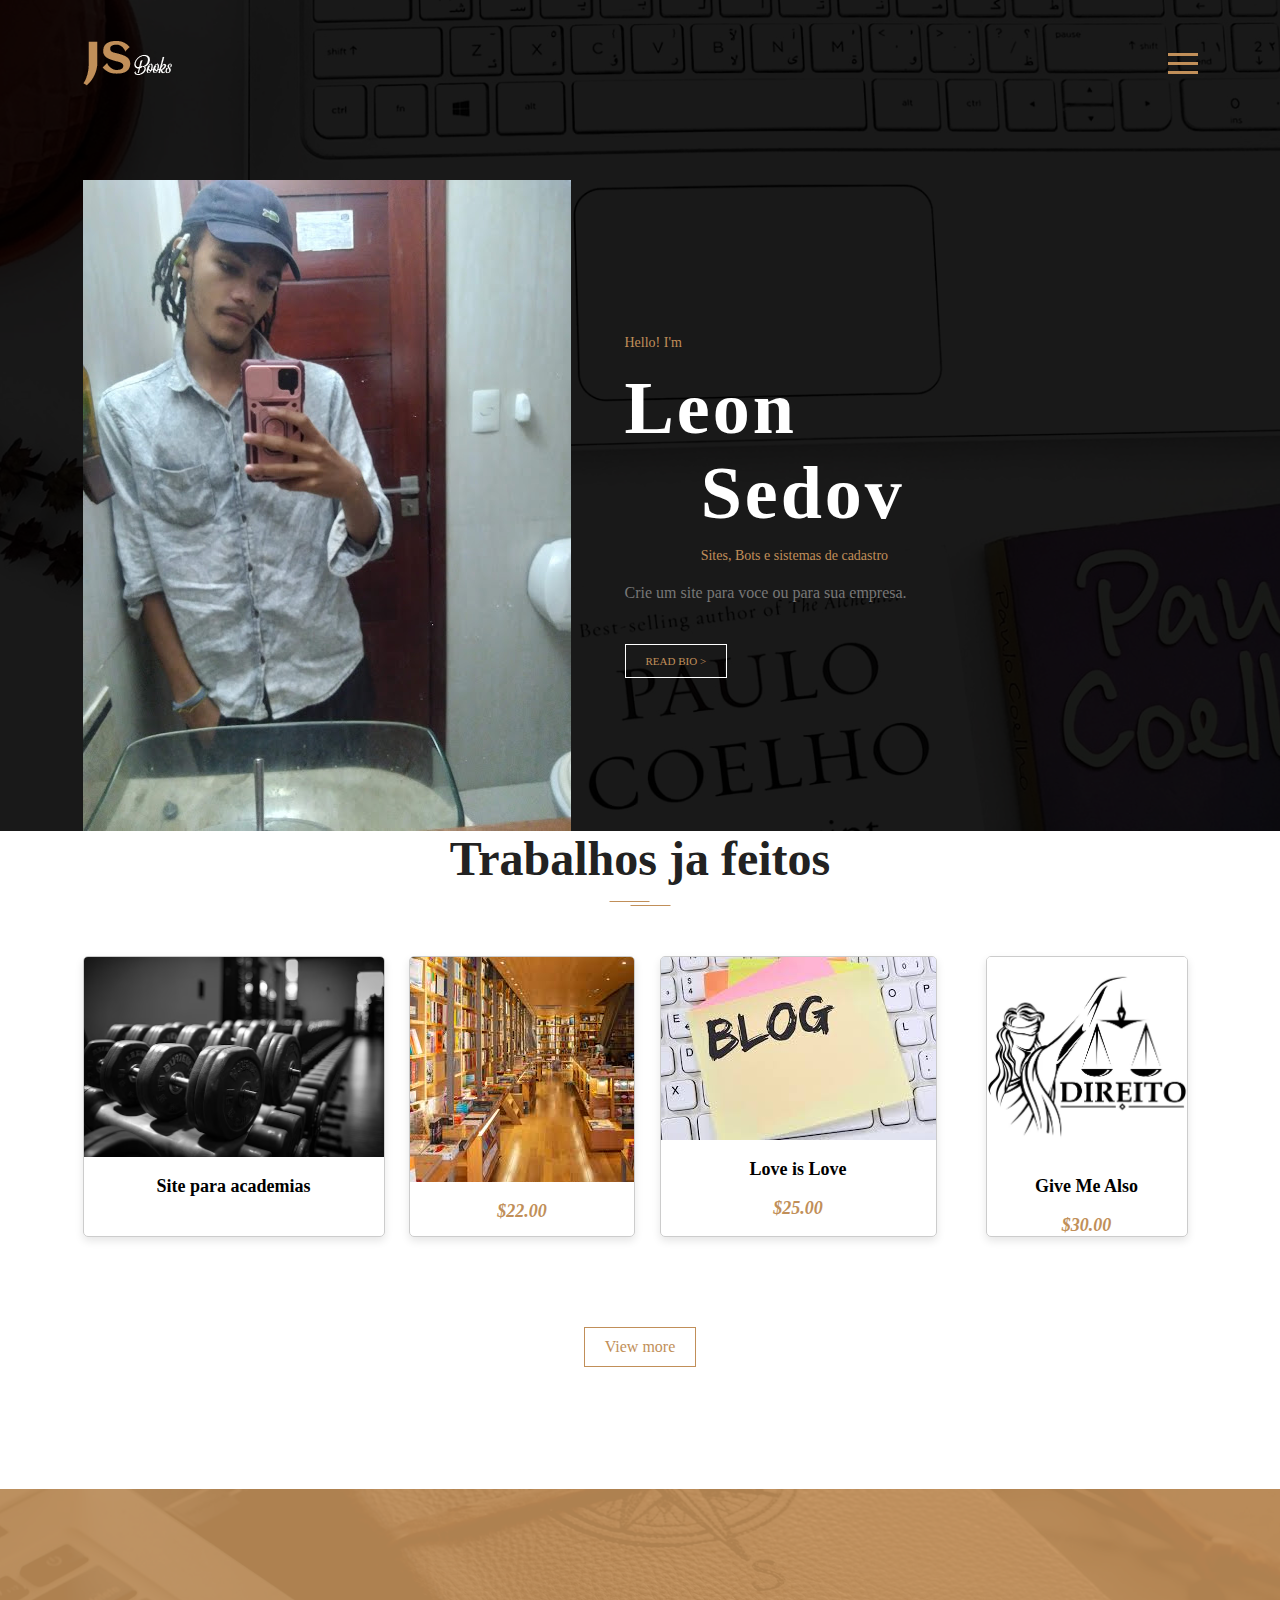
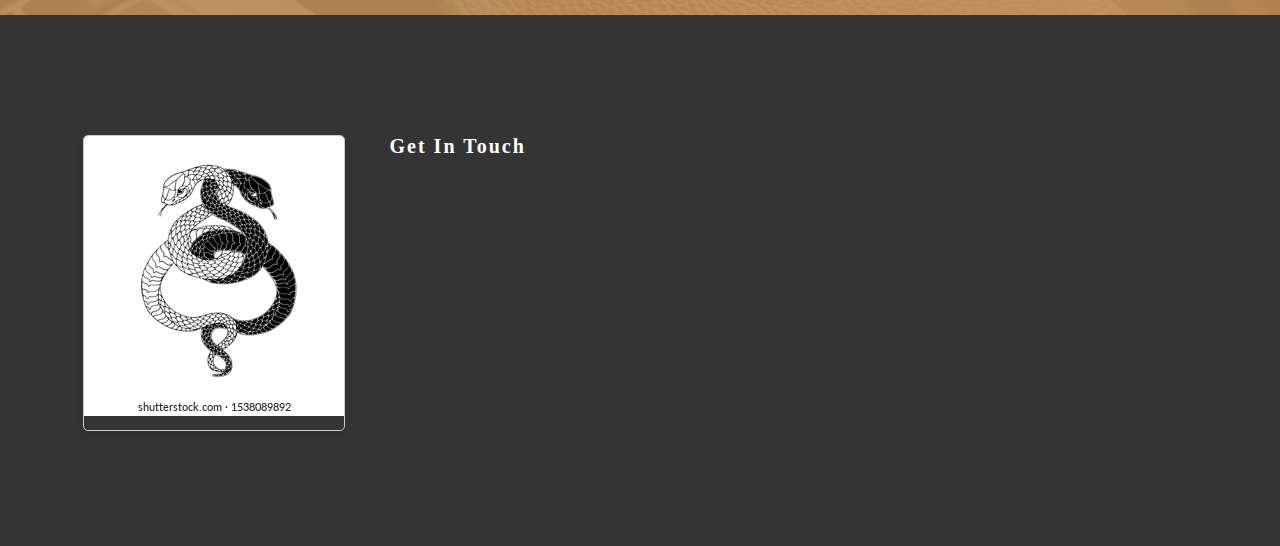
==== index.html @ ee2ea09d "Update index.html" ====
<!doctype html>

<html lang="en">

<head>
    <!-- Required meta tags -->
    <meta charset="utf-8">
    <meta name="viewport" content="width=device-width, initial-scale=1, shrink-to-fit=no">
    <link rel="stylesheet" href="css/style.css">
    <link rel="stylesheet" href="css/slick.css">
    <title>portifolio</title>
</head>

<body>

    <!-- Navigation -->
    <nav class="site-navigation">
        <div class="site-navigation-inner site-container">
            <img src="./images/site-logo.png" alt="site logo">
            <div class="main-navigation">
                <ul class="main-navigation__ul">
                    <li><a href="#">Homepage</a></li>
                    <li><a href="#">Page 1</a></li>
                    <li><a href="#">Page 2</a></li>
                    <li><a href="#">Page 3</a></li>
                    <li><a href="#">Page 4</a></li>
                </ul>
            </div>
            <div id="myBtn" class="burger-container" onclick="myFunction(this)">
                <div class="bar1"></div>
                <div class="bar2"></div>
                <div class="bar3"></div>
            </div>
            <script>
                function myFunction(x) {
                    x.classList.toggle("change");
                }
            </script>

        </div>
    </nav>
    <!-- Navigation end -->

    <!-- Top banner -->
    <section class="fh5co-top-banner">
        <div class="top-banner__inner site-container">
            <div class="top-banner__image">
                <img src="./images/leon2.jpg" alt="author image">
            </div>
            <div class="top-banner__text">
                <div class="top-banner__text-up">
                    <span class="brand-span">Hello! I'm</span>
                    <h2 class="top-banner__h2">Leon</h2>
                </div>
                <div class="top-banner__text-down">
                    <h2 class="top-banner__h2">Sedov</h2>
                    <span class="brand-span">Sites, Bots e sistemas de cadastro</span>
                </div>
                <p>Crie um site para voce ou para sua empresa.</p>
                <a href="#" class="brand-button">Read bio > </a>
            </div>
        </div>
    </section>
    <!-- Top banner end -->

  

    <!-- Books and CD -->
    <section class="fh5co-books">
        <div class="site-container">
            <h2 class="universal-h2 universal-h2-bckg"> Trabalhos ja feitos</h2>
            <div class="books">
                <!--quarto card-->
                <div class="single-book">
                    <a href="#" class="single-book__img">
						<img class="imagem1" src="./images/academia2.avif" alt="single book and cd" width="300px" height="20px">
						<div class="single-book_download">
							<img src="./images/download.svg" alt="book image">
						</div>
					</a>
                    <h4 class="single-book__title">Site para academias</h4>

                </div>
                <!--terceiro card-->
                <div class="single-book">
                    <a href="#" class="single-book__img">
						<img src="./images/livraria.jpg" alt="single book and cd">
						<div class="single-book_download">
							<img src="./images/download.svg" alt="book image">
						</div>
					</a>
                    <h4 class="single-book__title"></h4>
                    <span class="single-book__price">$22.00</span>

                </div>
                <!--segundo card-->
                <div class="single-book">
                    <a href="#" class="single-book__img">
						<img src="./images/blognoticias.jpg" alt="single book and cd">
						<div class="single-book_download">
							<img src="./images/download.svg" alt="book image">
						</div>
					</a>
                    <h4 class="single-book__title">Love is Love</h4>
                    <span class="single-book__price">$25.00</span>
                </div>
                <!--primeiro card-->
                <div class=card></div>
                <div class="single-book">
                    <a href="#" class="single-book__img">
						<img src="./images/direito.webp" alt="single book and cd" width="200px">
						<div class="single-book_download">
							<img src="./images/download.svg" alt="book image">
						</div>
					</a>
                    <h4 class="single-book__title">Give Me Also</h4>
                    <span class="single-book__price">$30.00</span>
                </div>
            </div>
            <div class="books-brand-button">
                <a href="#" class="brand-button">View more</a>
            </div>
        </div>
    </section>
    <!-- Books and CD end -->



    <!-- Social -->
    <section class="fh5co-social">
        <div class="site-container">
            <div class="social">
                
            </div>
        </div>
    </section>
    <!-- Social -->

    <!-- Footer -->
    <footer class="site-footer">
        <div class="site-container">
            <div class="footer-inner">
                <div class="footer-info">
                    <div class="footer-info__left">
                        <img src="./images/cobras.webp" alt="about me image">
                    </div>
                    <div class="footer-info__right">
                        <h5>Get In Touch</h5>

    <!-- Scripts -->
    <script data-cfasync="false" src="/cdn-cgi/scripts/5c5dd728/cloudflare-static/email-decode.min.js"></script>
    <script src="js/jquery.min.js"></script>
    <script src="js/slick.min.js"></script>
    <script src="js/main.js"></script>

    <!-- START sticky footer -->
    <script src="/demos/demoscript.js"></script>
    <!-- END sticky footer -->

    <!-- Global site tag (gtag.js) - Google Analytics -->
    <script async src="https://www.googletagmanager.com/gtag/js?id=UA-65003908-1"></script>
    <script>
        window.dataLayer = window.dataLayer || [];

        function gtag() {
            dataLayer.push(arguments);
        }
        gtag('js', new Date());

        gtag('config', 'UA-65003908-1');
    </script>

</body>

</html>
---- css/style.css ----
/*
 * Author by FreeHTML5.co
 * Twitter: https://twitter.com/fh5co
 * Facebook: https://fb.com/fh5co
 * URL: https://freehtml5.co
 */

/* Fonts */

@font-face {
    font-family: 'Calisto-MT';
    src: url(../fonts/Calisto-MT.ttf);
}

@font-face {
    font-family: 'Calisto-MT-Italic';
    src: url(../fonts/Calisto-MT-Italic.ttf);
}

@font-face {
    font-family: 'Calisto-MT-Bold';
    src: url(../fonts/Calisto-MT-Bold.ttf);
}

/* Colors */

/* Universal style */

* {
    margin: 0;
    padding: 0;
    font-family: "Calisto-MT";
}

.site-container {
    width: 1115px;
    margin: 0 auto;
}

@media (max-width: 1250px) {
    .site-container {
        width: 90%;
    }
}

.universal-h2 {
    font-size: 48px;
    text-align: center;
    color: #222;
}

@media (max-width: 1250px) {
    .universal-h2 {
        font-size: 38px;
    }
}

@media (max-width: 668px) {
    .universal-h2 {
        font-size: 30px;
    }
}

.universal-h2-bckg {
    background-image: url("../images/double-line.svg");
    background-repeat: no-repeat;
    background-position: center bottom;
}

/* Universal style end */

/* Includes */

.site-navigation {
    position: absolute;
    top: 4.6%;
    width: 100%;
    z-index: 2;
}

.site-navigation-inner {
    display: flex;
    align-items: center;
    justify-content: space-between;
}

.main-navigation {
    color: #fff;
    display: none;
    position: fixed;
    height: 100%;
    width: 100%;
    top: 0px;
    left: 0px;
    background: #000;
    opacity: 0.9;
}

.main-navigation .main-navigation__ul {
    position: absolute;
    top: 50%;
    left: 50%;
    transform: translate(-50%, -50%);
    padding: 3%;
    border: 2px solid #fff;
    border-radius: 7px;
    background-color: #c18f59;
}

.main-navigation .main-navigation__ul li {
    margin-bottom: 20px;
    list-style: none;
}

.main-navigation .main-navigation__ul a {
    color: #fff;
    font-size: 20px;
    font-weight: 600;
    text-decoration: none;
    text-transform: uppercase;
    transition: 0.3s ease;
}

.main-navigation .main-navigation__ul a:hover {
    color: #777;
}

@media (max-width: 1150px) {
    .main-navigation {
        opacity: 0.94;
    }
}

/* Navigation burger */

.burger-container {
    cursor: pointer;
    z-index: 3;
}

.bar1,
.bar2,
.bar3 {
    width: 30px;
    height: 3px;
    background-color: #c18f59;
    margin: 6px 0;
    transition: 0.4s;
}

.change .bar1 {
    transform: rotate(-45deg) translate(-6px, 6px);
    background-color: #c18f59;
}

.change .bar2 {
    opacity: 0;
    background-color: #c18f59;
}

.change .bar3 {
    transform: rotate(45deg) translate(-6px, -7px);
    background-color: #c18f59;
}

.stop-scroll {
    overflow: hidden;
}

/* Navigation burger end */

.fh5co-top-banner {
    position: relative;
    display: flex;
    align-items: flex-end;
    background-image: url("../images/top-banner-bckg.jpg");
    background-position: center;
    background-size: cover;
}

.fh5co-top-banner::after {
    content: '';
    position: absolute;
    top: 0;
    left: 0;
    width: 100%;
    height: 100%;
    background-color: #000;
    opacity: 0.9;
}

.fh5co-top-banner .site-container {
    position: relative;
    z-index: 1;
}

@media (max-width: 1600px) {
    .fh5co-top-banner {
        padding-top: 180px;
    }
}

@media (max-width: 1250px) {
    .fh5co-top-banner {
        padding-top: 130px;
    }
}

@media (max-width: 520px) {
    .fh5co-top-banner {
        padding-top: 105px;
    }
}

@media (min-width: 1600px) {
    .fh5co-top-banner {
        min-height: 100vh;
    }
}

.top-banner__inner {
    display: flex;
    align-items: center;
}

.top-banner__inner .top-banner__text {
    margin-left: 54px;
}

@media (max-width: 1250px) {
    .top-banner__inner .top-banner__text {
        width: 35%;
    }
}

@media (max-width: 768px) {
    .top-banner__inner .top-banner__text {
        width: 50%;
        margin-left: 20px;
    }
}

@media (max-width: 520px) {
    .top-banner__inner .top-banner__text {
        width: 65%;
        margin-bottom: 20px;
        margin-left: 0;
    }
}

.top-banner__inner .top-banner__text p {
    margin-bottom: 42px;
    color: #777;
}

@media (max-width: 768px) {
    .top-banner__inner .top-banner__text p {
        margin-bottom: 25px;
        font-size: 14px;
    }
}

.top-banner__inner .top-banner__h2 {
    font-size: 74px;
    letter-spacing: 3px;
    color: #fff;
    font-family: "Calisto-MT-Bold";
}

@media (max-width: 1250px) {
    .top-banner__inner .top-banner__h2 {
        font-size: 50px;
    }
}

@media (max-width: 768px) {
    .top-banner__inner .top-banner__h2 {
        font-size: 35px;
    }
}

.top-banner__inner .top-banner__text-up .top-banner__h2 {
    margin-top: 15px;
}

@media (max-width: 768px) {
    .top-banner__inner .top-banner__text-up .top-banner__h2 {
        margin-top: 0;
    }
}

.top-banner__inner .top-banner__text-down {
    margin-bottom: 20px;
    padding-left: 27%;
}

.top-banner__inner .top-banner__text-down .top-banner__h2 {
    margin-bottom: 10px;
}

@media (max-width: 768px) {
    .top-banner__inner .top-banner__text-down .top-banner__h2 {
        margin-bottom: 0;
    }
}

.top-banner__inner .top-banner__image {
    font-size: 0;
}

@media (max-width: 1250px) {
    .top-banner__inner .top-banner__image {
        width: 50%;
    }
    .top-banner__inner .top-banner__image img {
        width: 100%;
    }
}

@media (max-width: 520px) {
    .top-banner__inner .top-banner__image {
        width: 65%;
        margin-bottom: 20px;
    }
}

@media (max-width: 520px) {
    .top-banner__inner {
        flex-direction: column;
    }
}

.brand-span {
    font-size: 14px;
    color: #c18f59;
}

.brand-button {
    display: inline-block;
    padding: 10px 20px;
    font-size: 11px;
    text-transform: uppercase;
    text-decoration: none;
    color: #c18f59;
    border: 1px solid #fff;
    transition: 0.3s ease;
}

.brand-button:hover,
.brand-button:focus {
    color: #777;
}

.fh5co-about-me {
    position: relative;
    margin: 193px 0 199px;
}

@media (max-width: 1250px) {
    .fh5co-about-me {
        margin: 150px 0;
    }
}

@media (max-width: 992px) {
    .fh5co-about-me {
        margin: 125px 0;
    }
}

.about-me-bckg {
    position: absolute;
    background-image: url("../images/about-me-bckg.jpg");
    background-position: center;
    background-size: cover;
    height: 500px;
    top: -75px;
    right: 0;
    height: calc(100% + 150px);
    width: 70%;
    z-index: -1;
}

.about-me-bckg:after {
    content: '';
    position: absolute;
    top: 0;
    left: 0;
    width: 100%;
    height: 100%;
    background-color: #000;
    opacity: 0.7;
}

@media (max-width: 992px) {
    .about-me-bckg {
        width: 100%;
        padding-bottom: 15px;
    }
}

.about-me-inner {
    display: flex;
    justify-content: space-between;
}

@media (max-width: 992px) {
    .about-me-inner {
        flex-direction: column;
        align-items: center;
    }
}

.about-me-slider {
    position: relative;
}

.about-me-slider .slick-arrow {
    position: absolute;
    bottom: -18%;
}

.about-me-slider .slick-prev {
    left: 40%;
}

@media (max-width: 520px) {
    .about-me-slider .slick-prev {
        left: 34%;
    }
}

.about-me-slider .slick-next {
    right: 40%;
}

@media (max-width: 520px) {
    .about-me-slider .slick-next {
        right: 34%;
    }
}

.span-arrow {
    padding: 10px 15px;
    cursor: pointer;
    color: #c18f59;
    border: 1px solid #c18f59;
    border-radius: 50%;
    transition: 0.3s ease;
}

.span-arrow:hover {
    color: #fff;
    border-color: #fff;
}

.portfolio-wrapper {
    width: 390px;
    padding: 8px;
    text-align: center;
    background-color: #fff;
}

.portfolio-wrapper .portfolio__img {
    font-size: 0;
}

.portfolio-wrapper .portfolio__img img {
    width: 100%;
}

.portfolio-wrapper .portfolio__bottom {
    padding: 35px 0 95px;
    background-color: #f5f5f5;
}

@media (max-width: 992px) {
    .portfolio-wrapper .portfolio__bottom {
        padding: 25px 0;
    }
}

.portfolio-wrapper .portfolio__name {
    display: flex;
    justify-content: center;
    align-items: flex-start;
    margin-bottom: 23px;
}

@media (max-width: 992px) {
    .portfolio-wrapper .portfolio__name {
        margin-bottom: 10px;
    }
}

.portfolio-wrapper .portfolio__name span {
    font-size: 90px;
    line-height: 75px;
    color: #c18f59;
    font-family: "Calisto-MT-Bold";
}

@media (max-width: 992px) {
    .portfolio-wrapper .portfolio__name span {
        font-size: 65px;
        line-height: 62px;
    }
}

.portfolio-wrapper p {
    padding: 0 10%;
    line-height: 25px;
    font-style: italic;
    color: #777;
}

@media (max-width: 620px) {
    .portfolio-wrapper p {
        font-size: 15px;
        line-height: 20px;
    }
}

@media (max-width: 992px) {
    .portfolio-wrapper {
        margin-bottom: 20px;
    }
}

@media (max-width: 620px) {
    .portfolio-wrapper {
        width: 250px;
    }
}

.about-me__text {
    width: 44%;
    margin-right: 80px;
    text-align: center;
}

.about-me__text .universal-h2 {
    color: #fff;
    padding-bottom: 20px;
    margin-bottom: 25px;
}

.about-me__text p {
    margin-bottom: 35px;
    line-height: 24px;
    color: #c18f59;
}

.about-me__text p span {
    font-size: 48px;
    color: #fff;
}

@media (max-width: 620px) {
    .about-me__text p {
        margin-bottom: 20px;
        font-size: 14px;
        line-height: 19px;
    }
}

.about-me__text h4 {
    margin-bottom: 7px;
    font-size: 25px;
    color: #c18f59;
}

.about-me__text .p-white {
    margin-bottom: 0;
    color: #fff;
}

@media (max-width: 1250px) {
    .about-me__text {
        width: 48%;
        margin-right: 40px;
    }
}

@media (max-width: 992px) {
    .about-me__text {
        width: 100%;
        margin-right: 0;
    }
}

.slick-slide:focus {
    outline: none;
}

.fh5co-books {
    margin-bottom: 122px;
}

.fh5co-books .universal-h2 {
    margin-bottom: 50px;
    padding-bottom: 20px;
}

.fh5co-books .books-brand-button {
    text-align: center;
}

.fh5co-books .books-brand-button .brand-button {
    font-size: 16px;
    text-transform: none;
    border-color: #c18f59;
}

.fh5co-books .books-brand-button .brand-button:hover {
    border-color: #777;
}

@media (max-width: 1250px) {
    .fh5co-books {
        margin-bottom: 60px;
    }
}

.books {
    display: flex;
    justify-content: space-between;
    flex-wrap: wrap;
    margin-bottom: 70px;
}

@media (max-width: 559px) {
    .books {
        justify-content: space-around;
    }
}

.single-book {
    margin-bottom: 20px;
    text-align: center;
}

.single-book .single-book__img {
    position: relative;
    display: block;
    font-size: 0;
}

.single-book .single-book__img .single-book_download {
    opacity: 0;
    visibility: hidden;
    position: absolute;
    top: 0;
    left: 0;
    width: 100%;
    height: 100%;
    background-color: #000;
    transition: 0.3s ease;
}

.single-book .single-book__img .single-book_download img {
    position: absolute;
    left: 50%;
    top: 50%;
    transform: translate(-50%, -50%);
    z-index: 1;
}

.single-book .single-book__img:hover .single-book_download {
    visibility: visible;
    opacity: 0.7;
}

.single-book .single-book__title {
    margin: 19px 0 18px;
    font-size: 18px;
}

.single-book .single-book__price {
    font-size: 18px;
    font-weight: 600;
    font-style: italic;
    color: #c18f59;
}

@media (max-width: 1250px) {
    .single-book {
        margin-right: 10px;
    }
    .single-book:last-child {
        margin-right: 10px;
    }
}
.image1 
    .single-book {
        margin-right: 10px;
    }
    .single-book:last-child {
        margin-right: 10px;
    }
.rating {
    margin-top: 8px;
    unicode-bidi: bidi-override;
    direction: rtl;
}

.rating span {
    font-size: 23px;
    color: #ffd200;
    cursor: pointer;
}

.rating>span:hover:before,
.rating>span:hover~span:before {
    content: "\2605";
    position: absolute;
}

.fh5co-counter {
    position: relative;
    margin-bottom: 122px;
    padding: 100px 0;
    background-image: url("../images/book-bckg.jpg");
    background-size: cover;
    background-position: center;
}

.fh5co-counter::after {
    content: '';
    position: absolute;
    top: 0;
    left: 0;
    width: 100%;
    height: 100%;
    background-color: #c18f59;
    opacity: 0.9;
}

.fh5co-counter .site-container {
    position: relative;
    z-index: 1;
}

@media (max-width: 850px) {
    .fh5co-counter {
        padding: 50px 0 20px;
        margin-bottom: 50px;
    }
}

.counter-inner {
    display: flex;
    justify-content: space-between;
    flex-wrap: wrap;
}

.single-count {
    width: 23%;
    text-align: center;
    color: #fff;
}

.single-count span {
    display: block;
    margin-bottom: 25px;
    font-size: 40px;
    font-weight: 900;
}

.single-count p {
    font-size: 20px;
    text-transform: uppercase;
}

@media (max-width: 850px) {
    .single-count {
        width: 48%;
        margin-bottom: 30px;
    }
    .single-count .count {
        font-size: 35px;
        margin-bottom: 15px;
    }
}

@media (max-width: 500px) {
    .single-count {
        width: 100%;
        padding-bottom: 10px;
        border-bottom: 1px solid #fff;
    }
}

.single-count__text {
    display: flex;
    justify-content: center;
}

.single-count__text img {
    margin-right: 20px;
}

.fh5co-blog {
    margin-bottom: 175px;
}

.fh5co-blog .universal-h2 {
    margin-bottom: 55px;
    padding-bottom: 20px;
}

@media (max-width: 620px) {
    .fh5co-blog {
        margin-bottom: 105px;
    }
}

.blog-inner {
    display: flex;
    justify-content: space-between;
}

.blog-slider .slick-slide {
    margin: 0 15px;
}

.blog-slider .slick-list {
    margin: 0 -15px;
}

.single-blog {
    display: flex !important;
}

.single-blog .single-blog__img {
    width: 50%;
    font-size: 0;
}

.single-blog .single-blog__text {
    width: 50%;
    padding: 7%;
    border: 3px solid #f5f5f5;
    border-left: 0;
}

.single-blog .single-blog__text h4 {
    margin-bottom: 5px;
    font-size: 24px;
    line-height: 33px;
}

.single-blog .single-blog__text span {
    display: block;
    margin-bottom: 15px;
    font-size: 14px;
    color: #c18f59;
    font-family: "Calisto-MT-Bold";
}

.single-blog .single-blog__text p {
    color: #777;
    line-height: 21px;
}

@media (max-width: 992px) {
    .single-blog .single-blog__text {
        padding: 5%;
    }
    .single-blog .single-blog__text h4 {
        margin-bottom: 3px;
        font-size: 20px;
        line-height: 24px;
    }
    .single-blog .single-blog__text p {
        font-size: 14px;
        line-height: 19px;
    }
}

@media (max-width: 420px) {
    .single-blog .single-blog__text {
        padding: 3%;
    }
    .single-blog .single-blog__text h4 {
        font-size: 16px;
    }
    .single-blog .single-blog__text span {
        margin-bottom: 7px;
        font-size: 12px;
    }
    .single-blog .single-blog__text p {
        font-size: 13px;
        line-height: 16px;
    }
}

.single-blog:nth-child(even) h4 {
    color: #c18f59;
}

@media (max-width: 1250px) {
    .single-blog .single-blog__img img {
        width: 100%;
        height: 100%;
    }
}

.blog-slider {
    position: relative;
}

.blog-slider .slick-arrow {
    position: absolute;
    bottom: -22%;
}

.blog-slider .slick-prev {
    left: 45.5%;
}

@media (max-width: 1250px) {
    .blog-slider .slick-prev {
        left: 40%;
    }
}

@media (max-width: 520px) {
    .blog-slider .slick-prev {
        left: 35%;
    }
}

.blog-slider .slick-next {
    right: 45.5%;
}

@media (max-width: 1250px) {
    .blog-slider .slick-next {
        right: 40%;
    }
}

@media (max-width: 520px) {
    .blog-slider .slick-next {
        right: 35%;
    }
}

.blog-slider .span-arrow:hover {
    color: #777;
    border-color: #777;
}

.fh5co-quotes {
    position: relative;
    padding: 135px 0 172px;
    text-align: center;
    background-image: url("../images/quotes-bckg.jpg");
    background-position: center;
    background-size: cover;
}

.fh5co-quotes::after {
    content: '';
    position: absolute;
    top: 0;
    left: 0;
    width: 100%;
    height: 100%;
    background-color: #000;
    opacity: 0.9;
}

.fh5co-quotes .site-container {
    position: relative;
    z-index: 1;
}

.fh5co-quotes .universal-h2 {
    padding-bottom: 20px;
    margin-bottom: 30px;
    color: #fff !important;
}

.fh5co-quotes p {
    width: 43%;
    margin: 0 auto 45px;
    color: #fff;
    line-height: 24px;
}

@media (max-width: 620px) {
    .fh5co-quotes p {
        font-size: 14px;
        line-height: 19px;
    }
}

.fh5co-quotes img {
    margin: 0 auto 5px;
}

.fh5co-quotes h4 {
    margin-bottom: 5px;
    font-size: 25px;
    color: #c18f59;
}

.fh5co-quotes .slick-arrow {
    bottom: -8%;
}

.fh5co-quotes .slick-prev {
    left: 45.5%;
}

@media (max-width: 1150px) {
    .fh5co-quotes .slick-prev {
        left: 34%;
    }
}

.fh5co-quotes .slick-next {
    right: 45.5%;
}

@media (max-width: 1150px) {
    .fh5co-quotes .slick-next {
        right: 34%;
    }
}

@media (max-width: 1150px) {
    .fh5co-quotes {
        padding: 75px 0 95px;
    }
    .fh5co-quotes p {
        width: 90%;
    }
}

.fh5co-social {
    position: relative;
    padding: 63px 0;
    background-image: url("../images/social-bckg.jpg");
    background-size: cover;
    background-position: center;
}

.fh5co-social::after {
    content: '';
    position: absolute;
    top: 0;
    left: 0;
    width: 100%;
    height: 100%;
    background-color: #c18f59;
    opacity: 0.9;
}

.fh5co-social .site-container {
    position: relative;
    z-index: 1;
}

@media (max-width: 620px) {
    .fh5co-social {
        padding: 40px 0;
    }
}

.social {
    display: flex;
    justify-content: space-between;
    align-items: center;
}

.social h5 {
    font-size: 24px;
    color: #fff;
}

@media (max-width: 620px) {
    .social {
        flex-direction: column;
    }
}

.social-icons a {
    position: relative;
    border: 1px solid white;
    border-radius: 50%;
    padding: 13px 23px;
    margin-right: 10px;
    transition: 0.3s ease;
}

.social-icons a:hover {
    background-color: #777;
    border-color: transparent;
}

.social-icons img {
    position: absolute;
    left: 50%;
    top: 50%;
    transform: translate(-50%, -50%);
}

@media (max-width: 620px) {
    .social-icons {
        margin: 35px 0;
    }
}

.site-footer {
    padding-top: 120px;
    background-color: #343434;
}

@media (max-width: 1250px) {
    .site-footer {
        padding-top: 60px;
    }
}

.footer-inner {
    display: flex;
    justify-content: space-between;
    padding-bottom: 95px;
}

.footer-inner h5 {
    margin-bottom: 30px;
    font-size: 20px;
    letter-spacing: 2px;
    color: #fff;
}

@media (max-width: 1250px) {
    .footer-inner {
        padding-bottom: 50px;
        flex-direction: column;
        align-items: center;
    }
}

.footer-info {
    width: 50%;
    display: flex;
}

.footer-info .footer-info__left {
    margin-right: 45px;
}

.footer-info .footer-info__left img {
    margin-bottom: 10px;
}

.footer-info .footer-info__left p {
    color: #c18f59;
}

@media (max-width: 620px) {
    .footer-info .footer-info__left {
        margin-right: 0;
        margin-bottom: 20px;
    }
}

.footer-info .footer-info__right p {
    margin-bottom: 15px;
    color: #aaa;
}

.footer-info .footer-info__right .footer-phone {
    font-size: 14px;
}

.footer-info .footer-info__right .social-icons {
    margin-top: 27px;
}

.footer-info .footer-info__right .social-icons a {
    padding: 9px 19px;
}

@media (max-width: 1250px) {
    .footer-info {
        width: 100%;
        margin-bottom: 20px;
    }
}

@media (max-width: 620px) {
    .footer-info {
        flex-direction: column;
        align-items: center;
    }
}

.footer-contact-form {
    width: 50%;
}

.footer-contact-form .contact-form__input {
    display: flex;
    justify-content: space-between;
    margin-bottom: 20px;
}

.footer-contact-form .contact-form__input input {
    width: 40%;
    padding: 20px;
    border: 1px solid #404040;
    background-color: #282828;
    color: #c18f59;
}

.footer-contact-form .contact-form__input input::placeholder {
    color: #aaa;
}

@media (max-width: 1250px) {
    .footer-contact-form .contact-form__input input {
        width: 45%;
    }
}

@media (max-width: 520px) {
    .footer-contact-form .contact-form__input input {
        width: 100%;
    }
}

.footer-contact-form textarea {
    box-sizing: border-box;
    height: 90px;
    width: 100%;
    margin-bottom: 20px;
    padding: 20px;
    border: 1px solid #404040;
    background-color: #282828;
    resize: none;
    color: #c18f59;
}

.footer-contact-form .submit-button {
    padding: 19px 50px;
    text-transform: uppercase;
    font-size: 12px;
    color: #fff;
    background-color: #c18f59;
    border: none;
    border-radius: 3px;
    cursor: pointer;
    transition: 0.3s ease;
}

.footer-contact-form .submit-button:hover {
    background-color: #777;
}

@media (max-width: 1250px) {
    .footer-contact-form {
        width: 100%;
    }
}

.footer-bottom {
    padding: 25px 0;
    background-color: #2d2d2d;
}

.footer-bottom-inner {
    display: flex;
    justify-content: space-between;
}

.footer-bottom-inner p {
    color: #777;
}

.footer-bottom-inner a {
    color: #c18f59;
    text-decoration: none;
    transition: 0.3s ease;
}

.footer-bottom-inner a:hover {
    color: #777;
}

.footer-bottom-inner .footer-bottom__img img {
    margin-right: 25px;
}

.footer-bottom-inner .footer-bottom__img img:last-child {
    margin-right: 0;
}

@media (max-width: 992px) {
    .footer-bottom-inner {
        flex-direction: column;
        align-items: center;
    }
    .footer-bottom-inner p {
        font-size: 14px;
        margin-bottom: 20px;
    }
}
.single-book__img img {
    max-width: 100%; /* Define a largura máxima da imagem */
    height: auto; /* Mantém a proporção da imagem */
}

/* Estilos para os cartões */
.single-book {
    border: 1px solid #ccc;
    border-radius: 5px;
    overflow: hidden;
    margin-bottom: 20px;
    box-shadow: 0 4px 8px rgba(0, 0, 0, 0.1); /* Adiciona uma sombra suave */
}
/* Estilos para os cartões */
.footer-info__left {
    border: 1px solid #ccc;
    border-radius: 5px;
    overflow: hidden;
    margin-bottom: 20px;
    box-shadow: 0 4px 8px rgba(0, 0, 0, 0.1); /* Adiciona uma sombra suave */
}
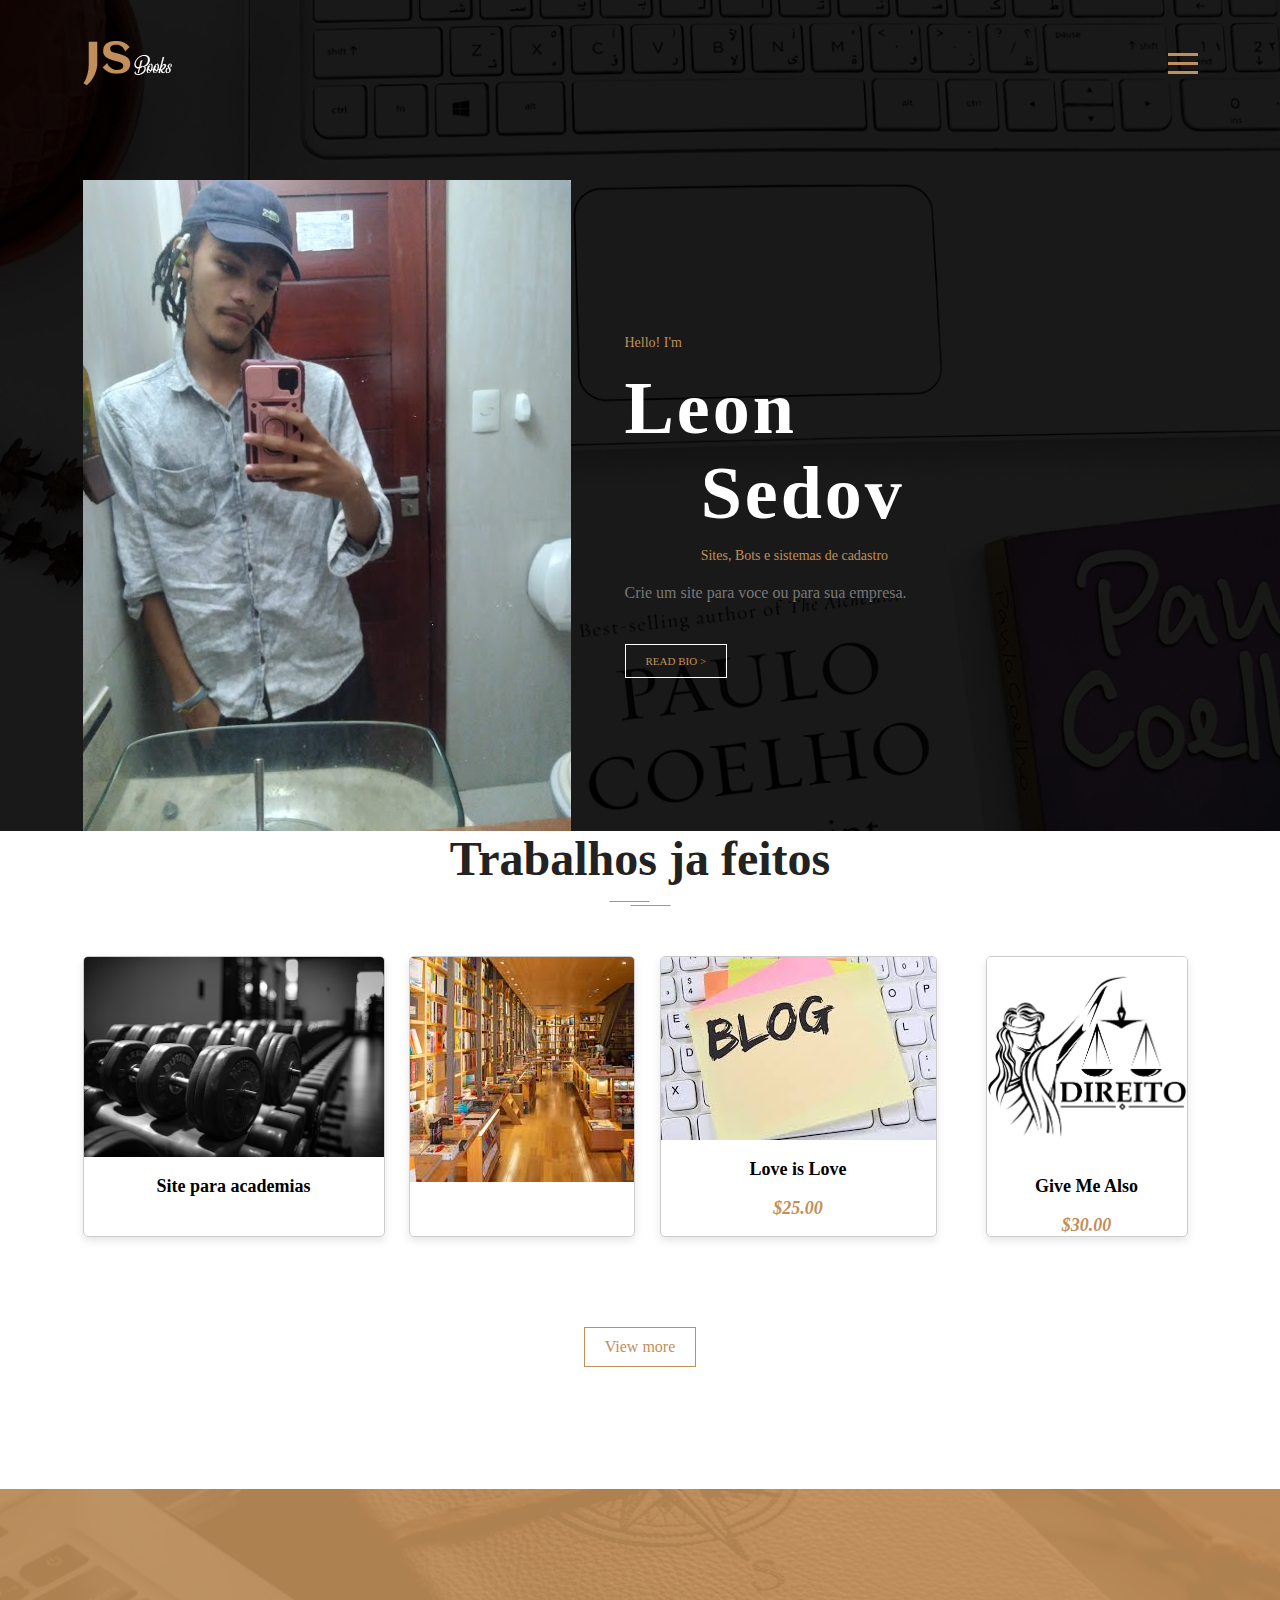
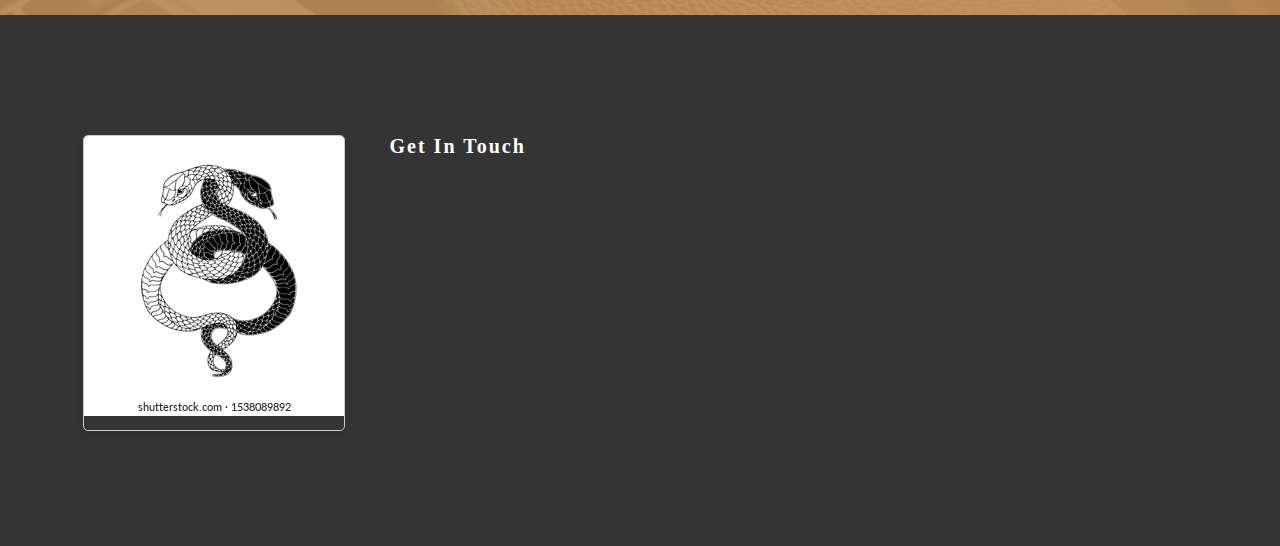
==== commit c442ede7: "Update index.html" ====
--- a/index.html
+++ b/index.html
@@ -90,7 +90,7 @@
 						</div>
 					</a>
                     <h4 class="single-book__title"></h4>
-                    <span class="single-book__price">$22.00</span>
+                    <span class="single-book__price"></span>
 
                 </div>
                 <!--segundo card-->
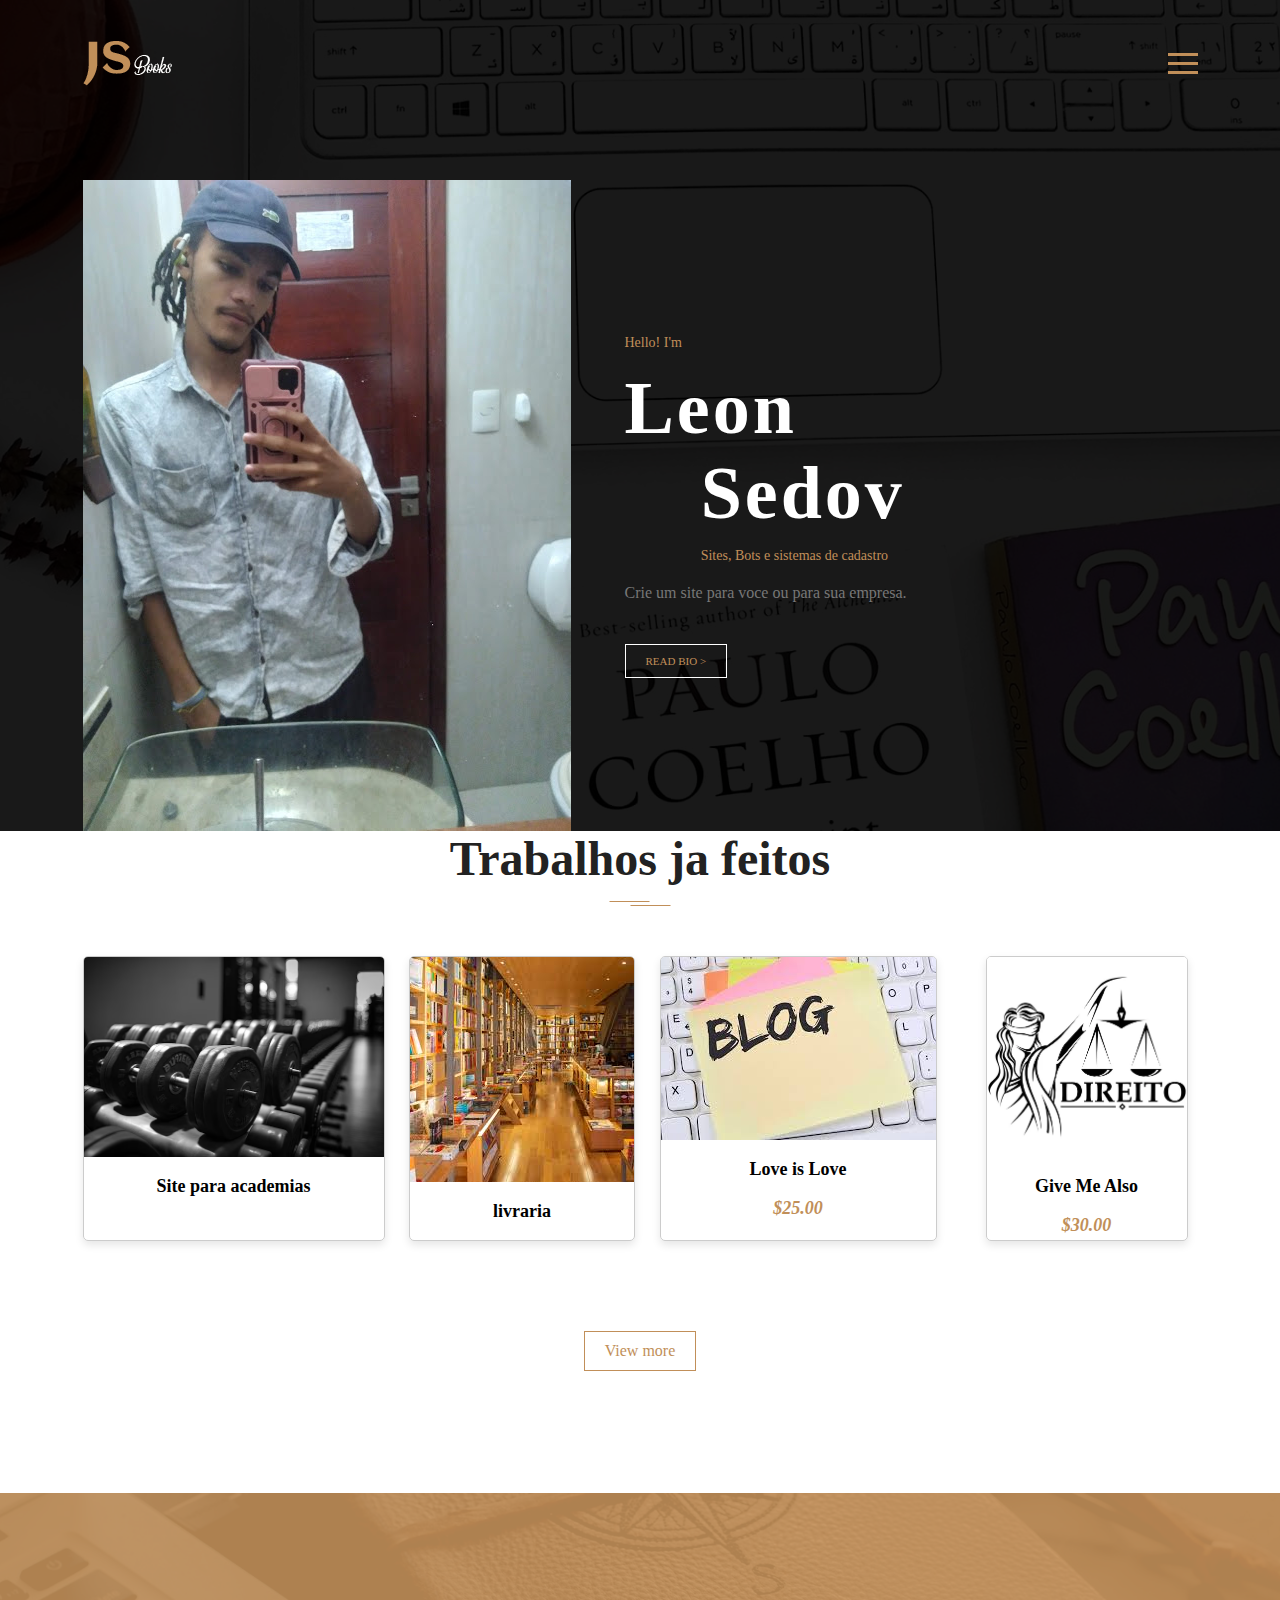
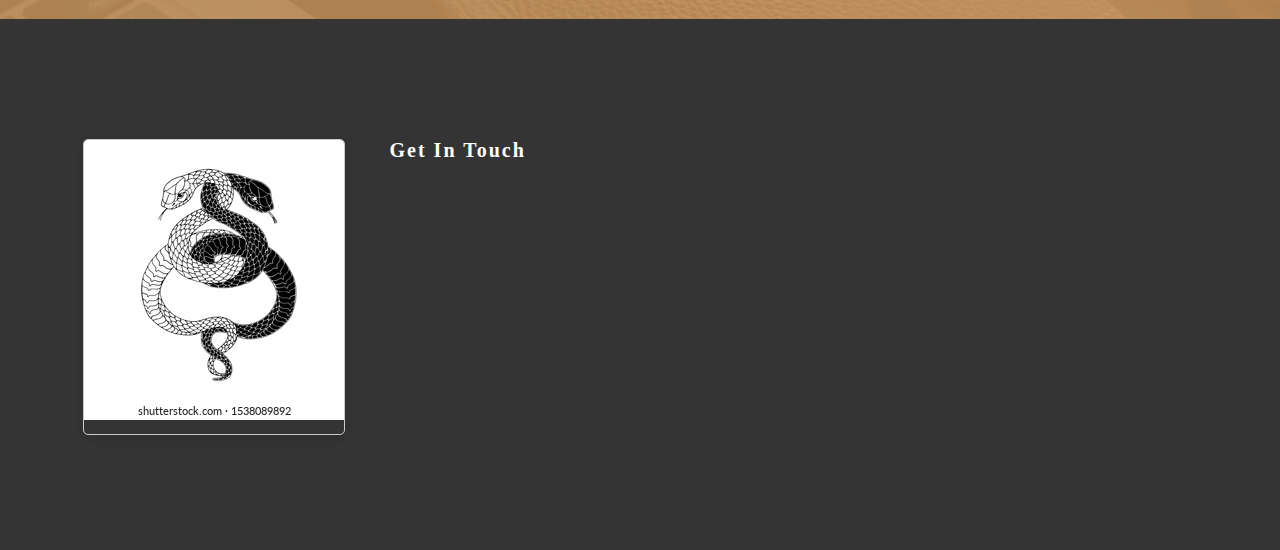
==== commit 3a4aa85e: "Update index.html" ====
--- a/index.html
+++ b/index.html
@@ -89,7 +89,7 @@
 							<img src="./images/download.svg" alt="book image">
 						</div>
 					</a>
-                    <h4 class="single-book__title"></h4>
+                    <h4 class="single-book__title">livraria</h4>
                     <span class="single-book__price"></span>
 
                 </div>
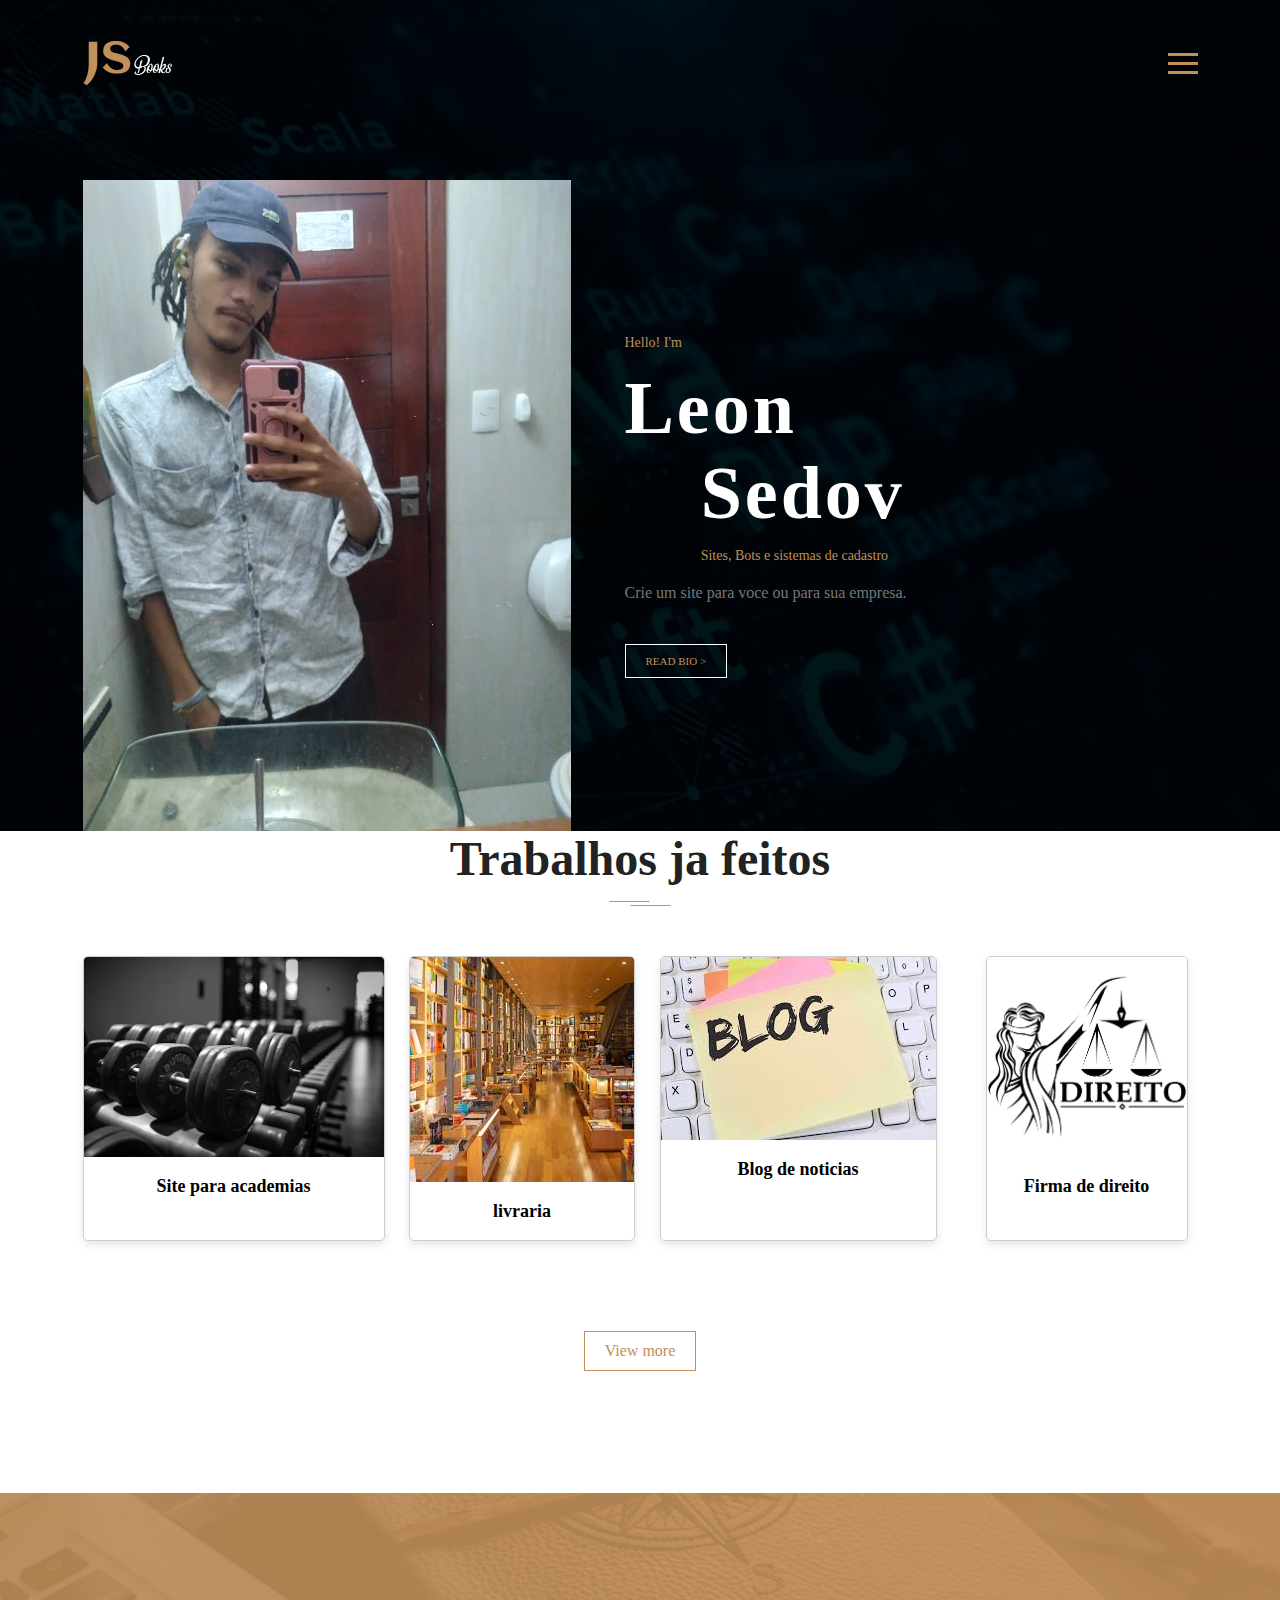
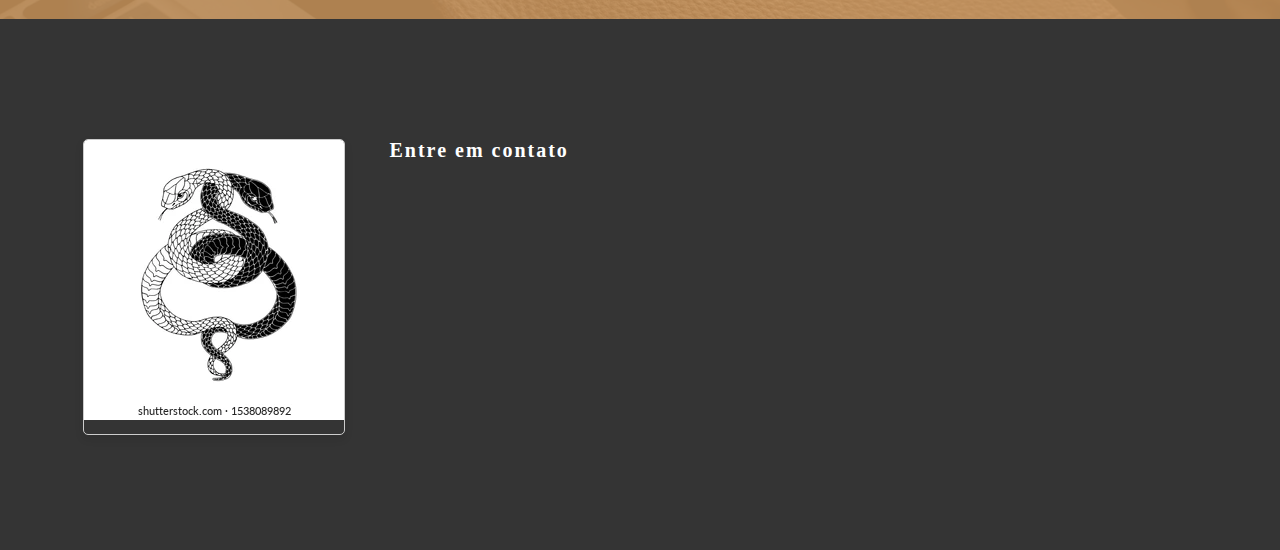
==== commit ed0b2f35: "imagem de fundo" ====
--- a/index.html
+++ b/index.html
@@ -8,7 +8,7 @@
     <meta name="viewport" content="width=device-width, initial-scale=1, shrink-to-fit=no">
     <link rel="stylesheet" href="css/style.css">
     <link rel="stylesheet" href="css/slick.css">
-    <title>portifolio</title>
+    <title>portfolio</title>
 </head>
 
 <body>
@@ -101,8 +101,8 @@
 							<img src="./images/download.svg" alt="book image">
 						</div>
 					</a>
-                    <h4 class="single-book__title">Love is Love</h4>
-                    <span class="single-book__price">$25.00</span>
+                    <h4 class="single-book__title">Blog de noticias</h4>
+                    <span class="single-book__price"></span>
                 </div>
                 <!--primeiro card-->
                 <div class=card></div>
@@ -113,8 +113,8 @@
 							<img src="./images/download.svg" alt="book image">
 						</div>
 					</a>
-                    <h4 class="single-book__title">Give Me Also</h4>
-                    <span class="single-book__price">$30.00</span>
+                    <h4 class="single-book__title">Firma de direito</h4>
+                    <span class="single-book__price"></span>
                 </div>
             </div>
             <div class="books-brand-button">
@@ -145,7 +145,7 @@
                         <img src="./images/cobras.webp" alt="about me image">
                     </div>
                     <div class="footer-info__right">
-                        <h5>Get In Touch</h5>
+                        <h5>Entre em contato</h5>
 
     <!-- Scripts -->
     <script data-cfasync="false" src="/cdn-cgi/scripts/5c5dd728/cloudflare-static/email-decode.min.js"></script>
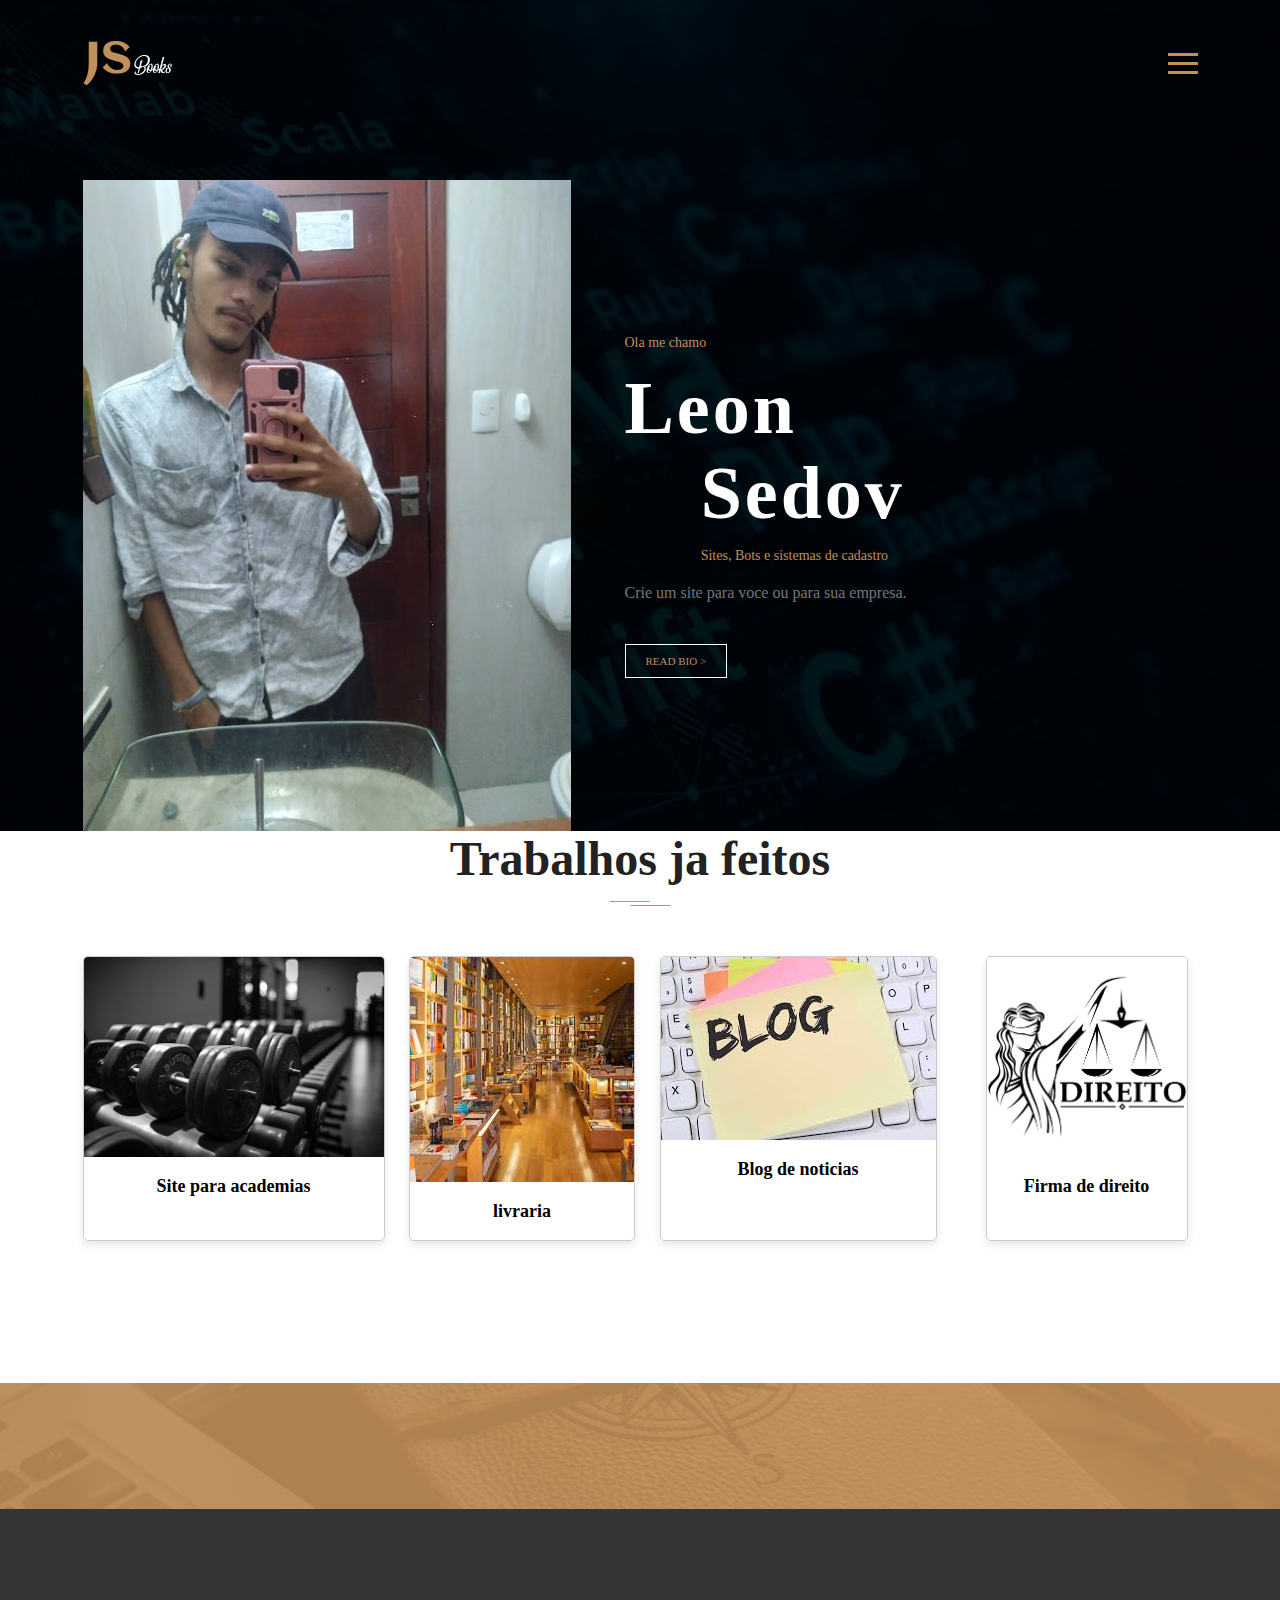
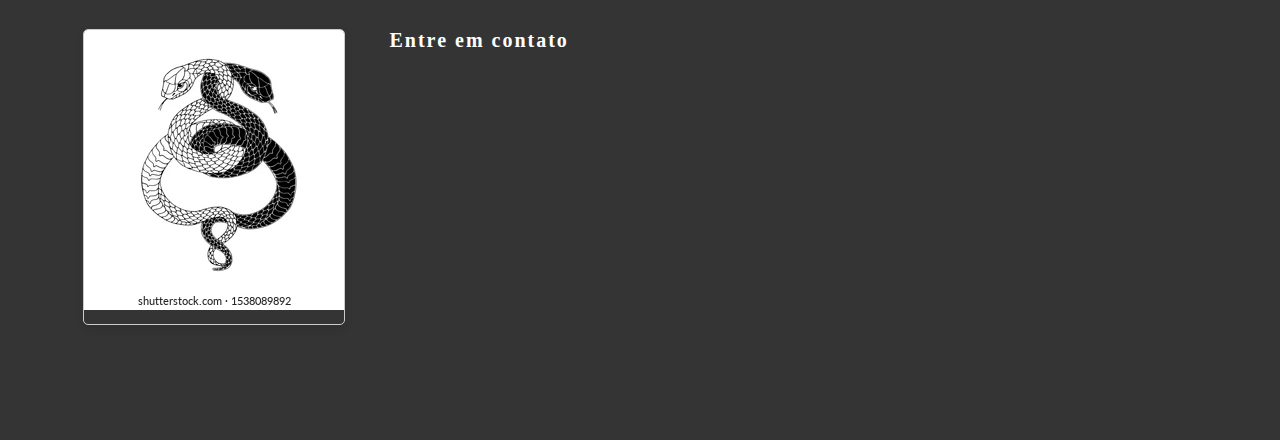
==== commit 3f16d897: "Update index.html" ====
--- a/index.html
+++ b/index.html
@@ -49,7 +49,7 @@
             </div>
             <div class="top-banner__text">
                 <div class="top-banner__text-up">
-                    <span class="brand-span">Hello! I'm</span>
+                    <span class="brand-span">Ola me chamo</span>
                     <h2 class="top-banner__h2">Leon</h2>
                 </div>
                 <div class="top-banner__text-down">
@@ -72,7 +72,7 @@
             <div class="books">
                 <!--quarto card-->
                 <div class="single-book">
-                    <a href="#" class="single-book__img">
+                    <a href="https://leonsedov.github.io/academia/" class="single-book__img">
 						<img class="imagem1" src="./images/academia2.avif" alt="single book and cd" width="300px" height="20px">
 						<div class="single-book_download">
 							<img src="./images/download.svg" alt="book image">
@@ -95,7 +95,7 @@
                 </div>
                 <!--segundo card-->
                 <div class="single-book">
-                    <a href="#" class="single-book__img">
+                    <a href="https://leonsedov.github.io/blog/" class="single-book__img">
 						<img src="./images/blognoticias.jpg" alt="single book and cd">
 						<div class="single-book_download">
 							<img src="./images/download.svg" alt="book image">
@@ -107,7 +107,7 @@
                 <!--primeiro card-->
                 <div class=card></div>
                 <div class="single-book">
-                    <a href="#" class="single-book__img">
+                    <a href="https://leonsedov.github.io/advocacia/" class="single-book__img">
 						<img src="./images/direito.webp" alt="single book and cd" width="200px">
 						<div class="single-book_download">
 							<img src="./images/download.svg" alt="book image">
@@ -118,7 +118,6 @@
                 </div>
             </div>
             <div class="books-brand-button">
-                <a href="#" class="brand-button">View more</a>
             </div>
         </div>
     </section>
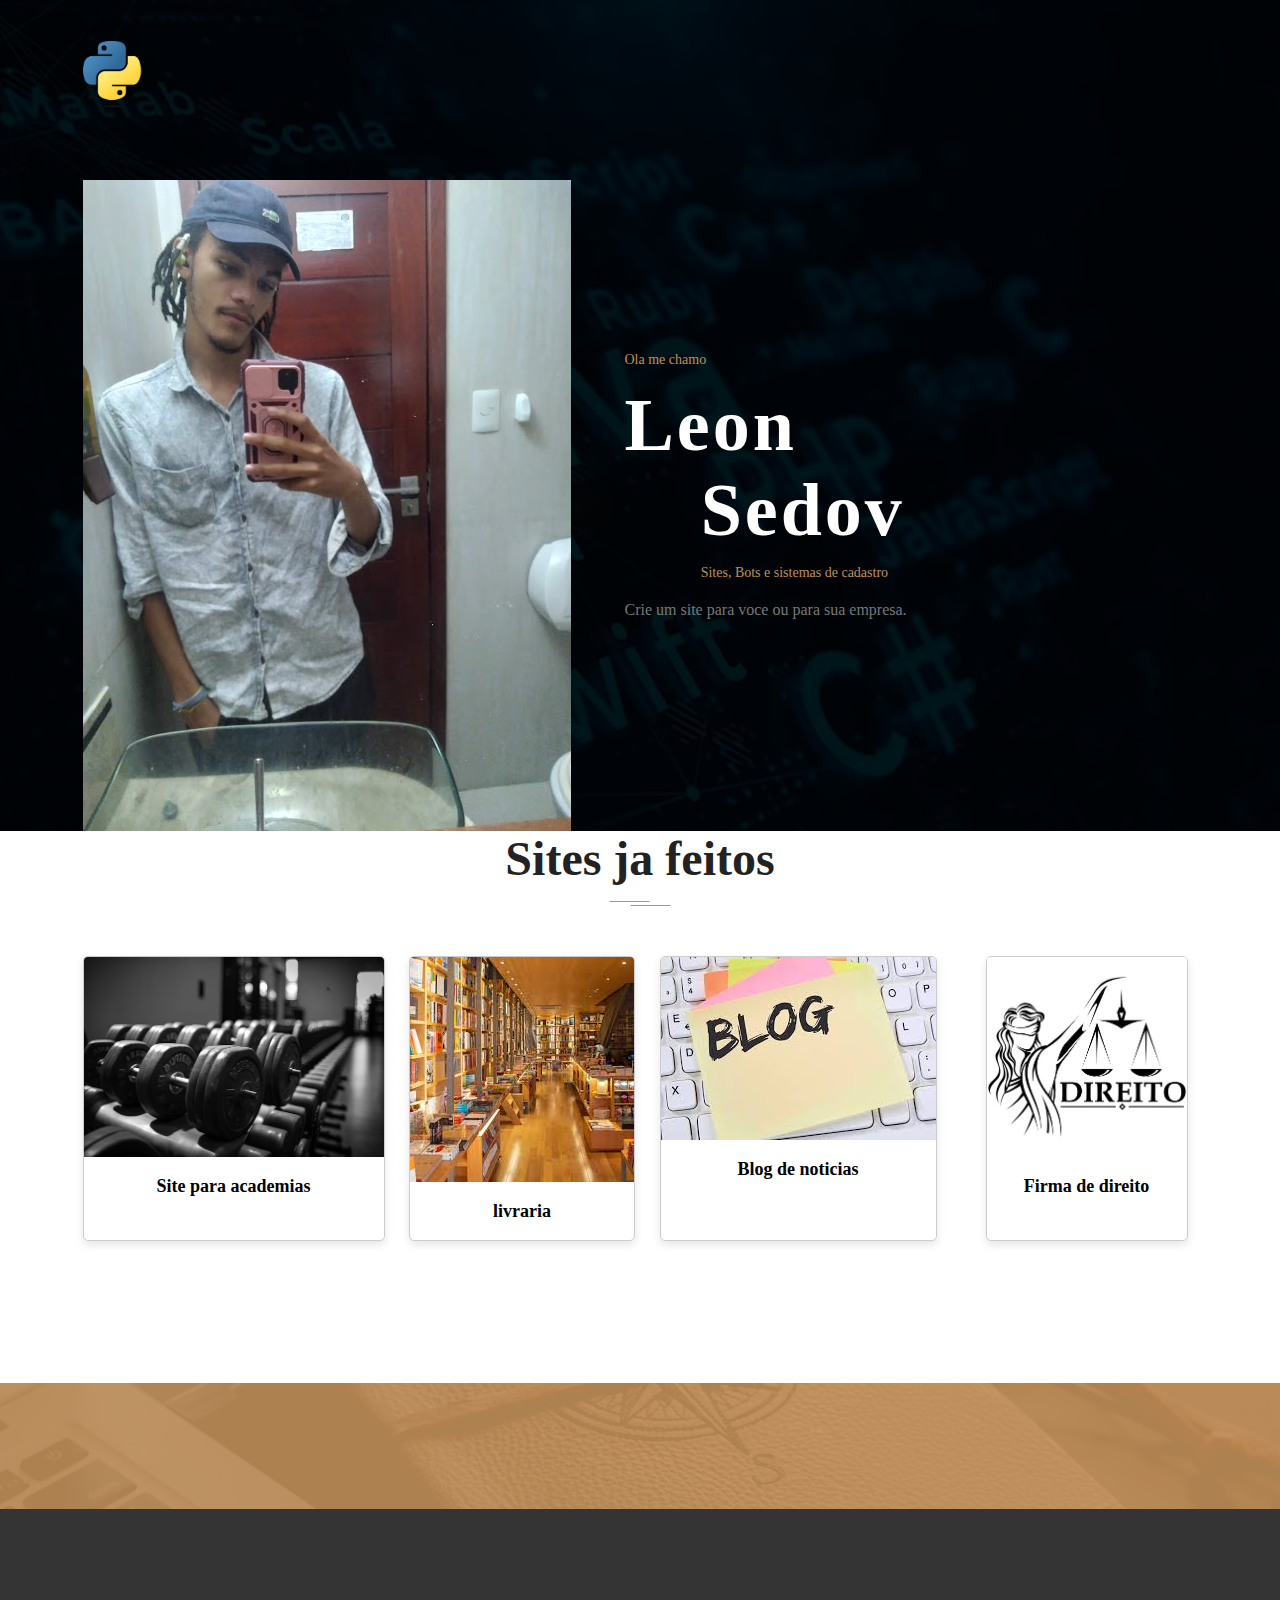
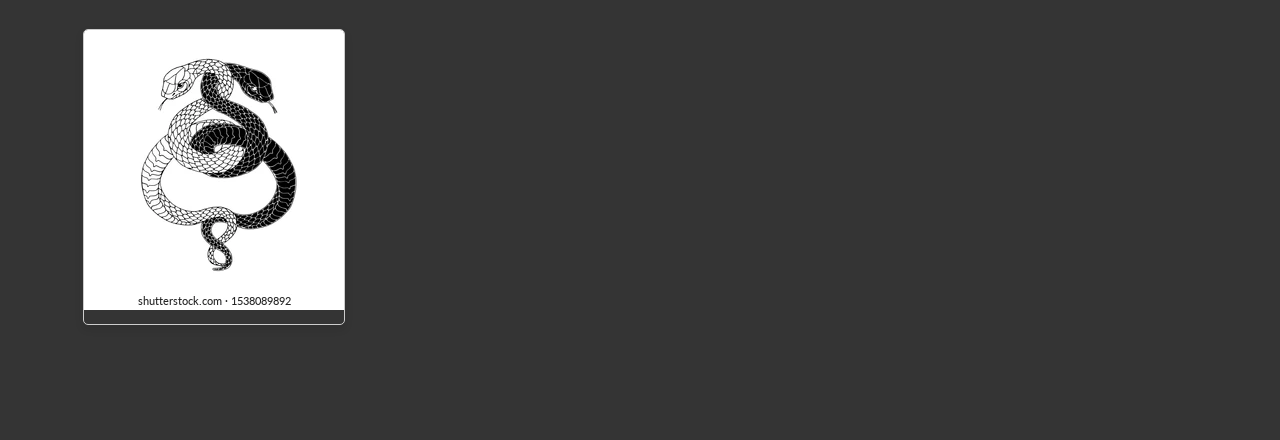
==== commit e8db24a4: "mudança de logo" ====
--- a/index.html
+++ b/index.html
@@ -16,26 +16,11 @@
     <!-- Navigation -->
     <nav class="site-navigation">
         <div class="site-navigation-inner site-container">
-            <img src="./images/site-logo.png" alt="site logo">
+            <img src="./images/site-logo.png" alt="site logo" width="60px">
             <div class="main-navigation">
-                <ul class="main-navigation__ul">
-                    <li><a href="#">Homepage</a></li>
-                    <li><a href="#">Page 1</a></li>
-                    <li><a href="#">Page 2</a></li>
-                    <li><a href="#">Page 3</a></li>
-                    <li><a href="#">Page 4</a></li>
-                </ul>
-            </div>
-            <div id="myBtn" class="burger-container" onclick="myFunction(this)">
-                <div class="bar1"></div>
-                <div class="bar2"></div>
-                <div class="bar3"></div>
-            </div>
-            <script>
-                function myFunction(x) {
-                    x.classList.toggle("change");
-                }
-            </script>
+
+    
+
 
         </div>
     </nav>
@@ -57,7 +42,7 @@
                     <span class="brand-span">Sites, Bots e sistemas de cadastro</span>
                 </div>
                 <p>Crie um site para voce ou para sua empresa.</p>
-                <a href="#" class="brand-button">Read bio > </a>
+   
             </div>
         </div>
     </section>
@@ -68,7 +53,7 @@
     <!-- Books and CD -->
     <section class="fh5co-books">
         <div class="site-container">
-            <h2 class="universal-h2 universal-h2-bckg"> Trabalhos ja feitos</h2>
+            <h2 class="universal-h2 universal-h2-bckg"> Sites ja feitos</h2>
             <div class="books">
                 <!--quarto card-->
                 <div class="single-book">
@@ -144,7 +129,7 @@
                         <img src="./images/cobras.webp" alt="about me image">
                     </div>
                     <div class="footer-info__right">
-                        <h5>Entre em contato</h5>
+                        <h5></h5>
 
     <!-- Scripts -->
     <script data-cfasync="false" src="/cdn-cgi/scripts/5c5dd728/cloudflare-static/email-decode.min.js"></script>
